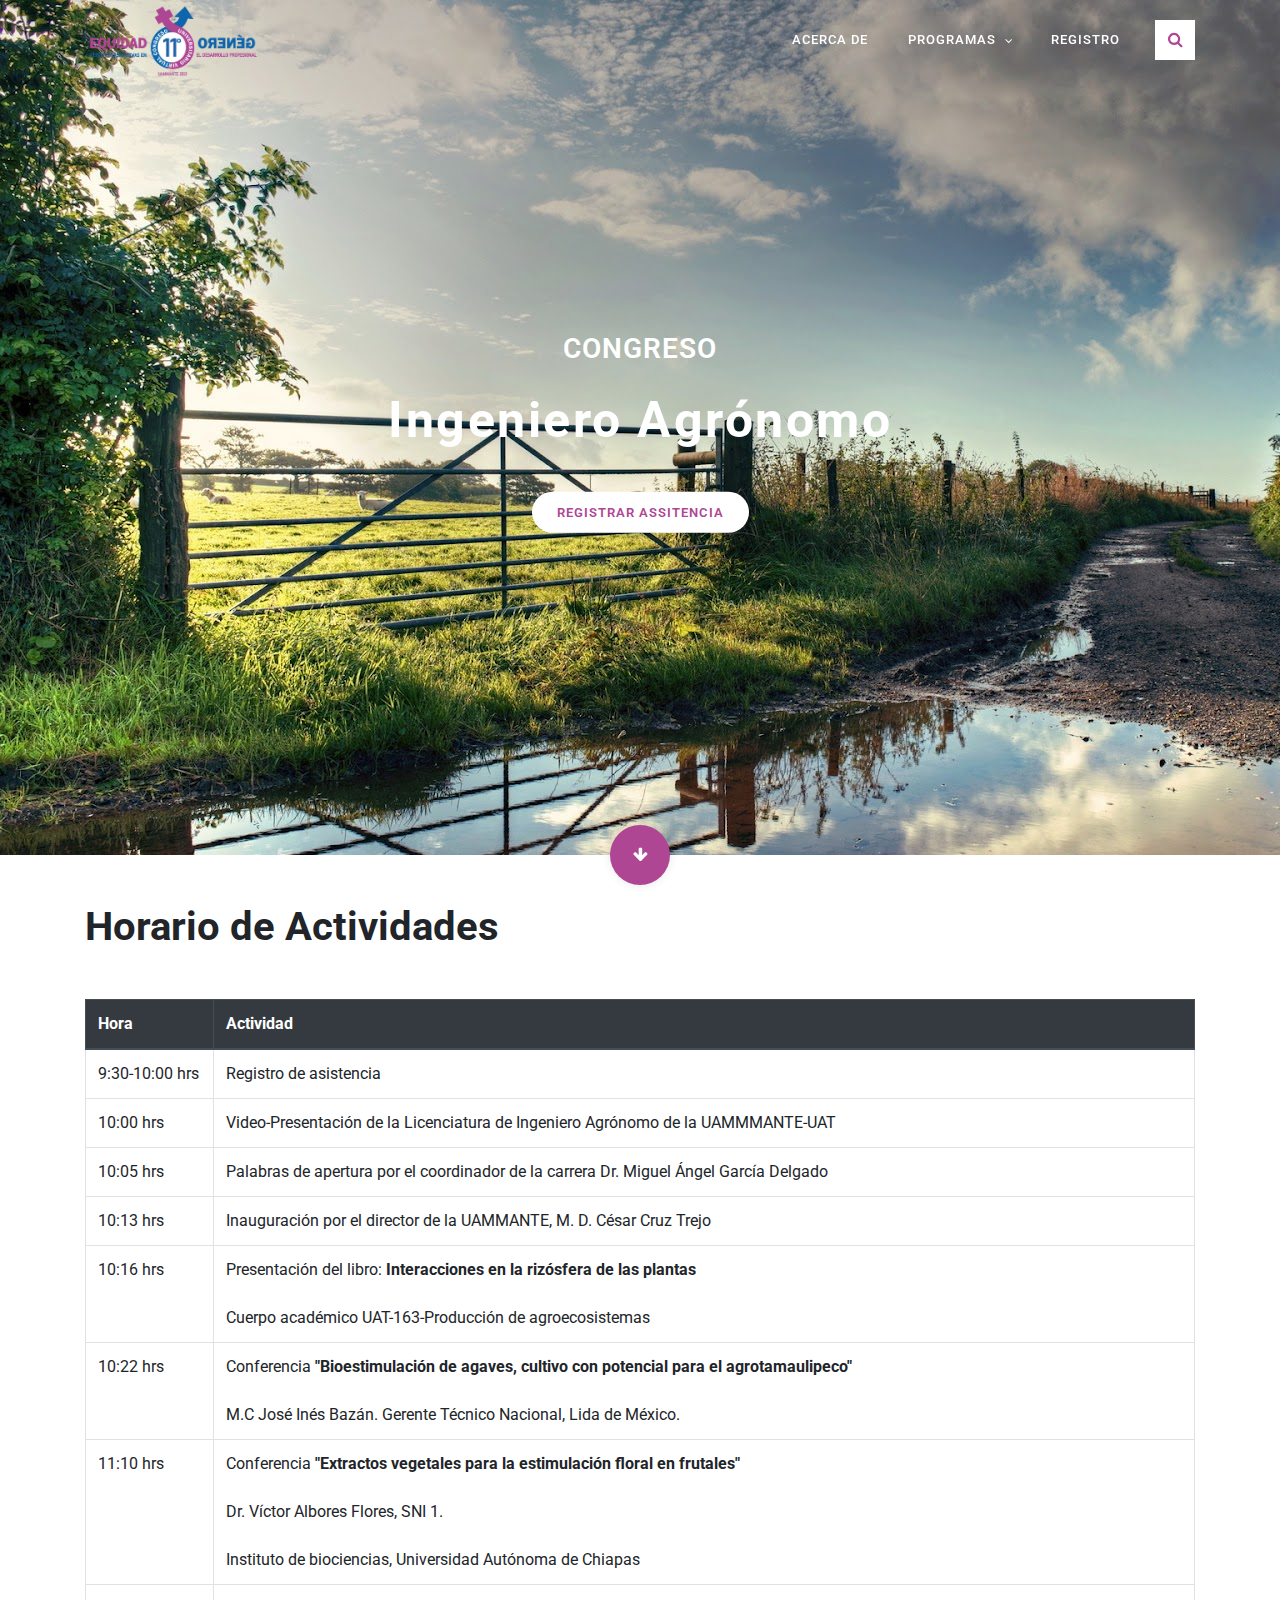
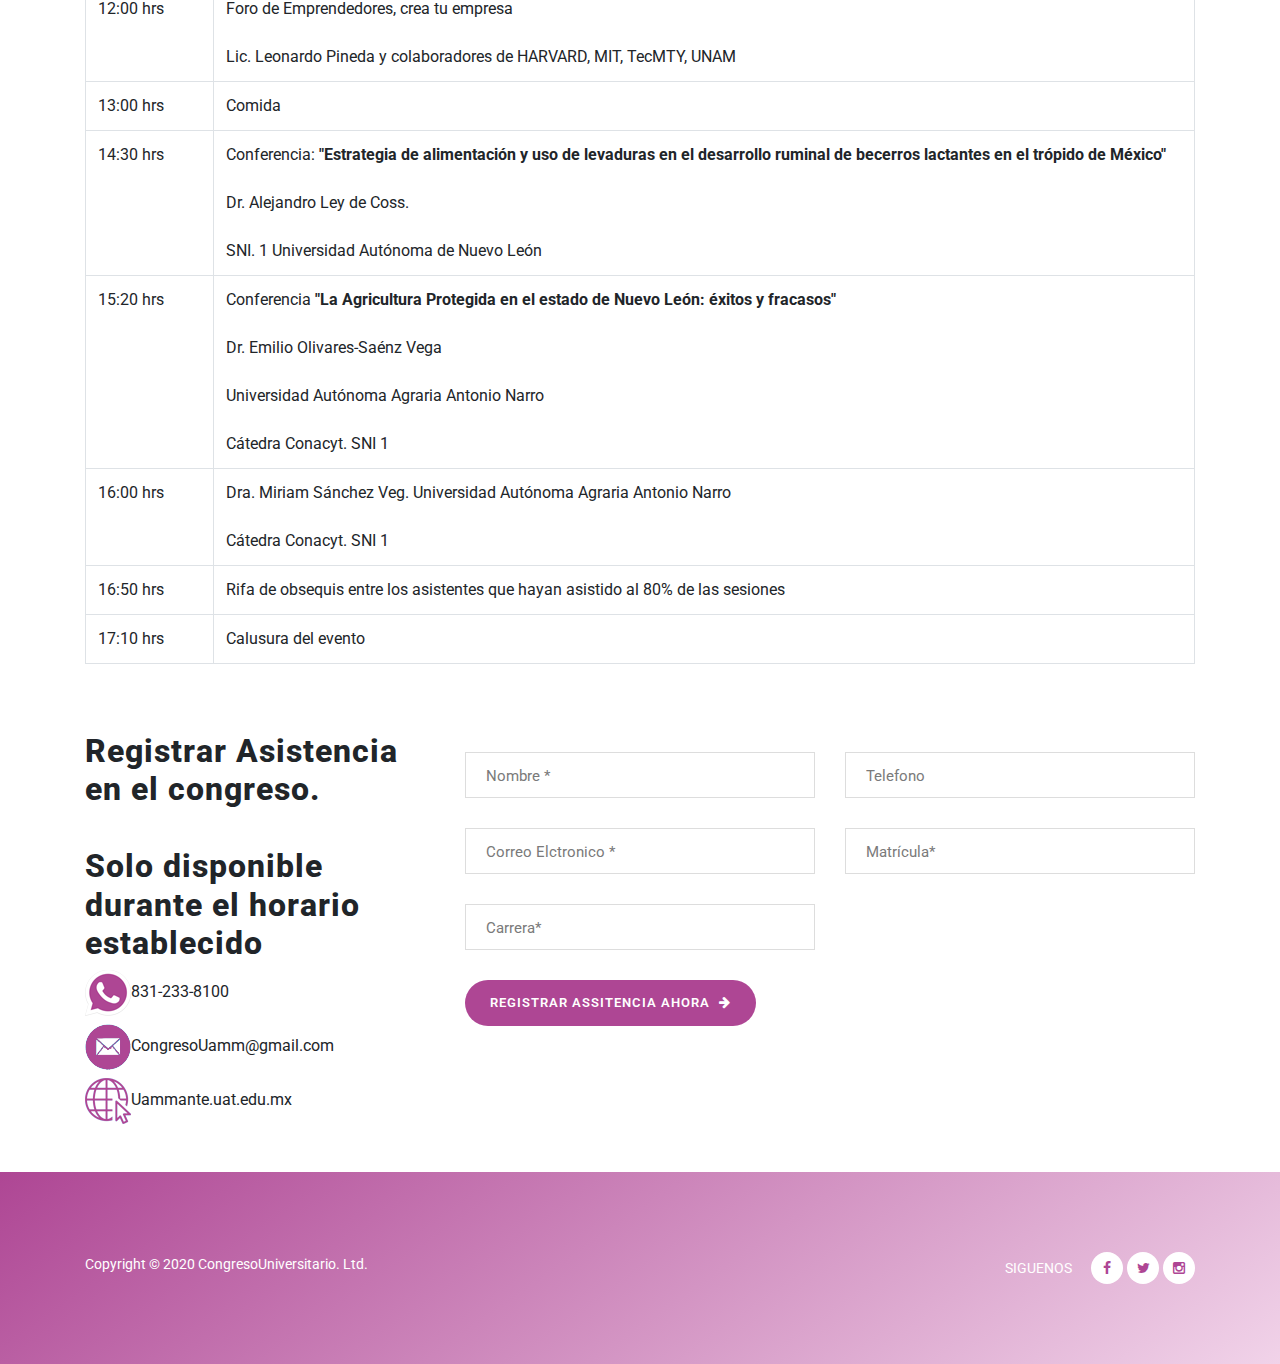
==== agronomos.html @ ddf9e932 "First Commit" ====
<!DOCTYPE html>
<html lang="en">
  <head>
    <meta charset="UTF-8" />
    <meta http-equiv="X-UA-Compatible" content="IE=edge" />
    <meta name="viewport" content="width=device-width, initial-scale=1.0" />

    <link
      rel="stylesheet"
      type="text/css"
      href="assets/css/bootstrap.min.css"
    />

    <link rel="stylesheet" type="text/css" href="assets/css/font-awesome.css" />

    <link rel="stylesheet" href="assets/css/templatemo-breezed.css" />

    <link rel="stylesheet" href="assets/css/owl-carousel.css" />

    <link rel="stylesheet" href="assets/css/lightbox.css" />

    <link rel="icon" href="assets/images/Logo.ico" />

    <link rel="stylesheet" href="assets/css/stylesUamm.css" />

    <title>Sistemas</title>
  </head>
  <body>
    <!-- ***** Header Area Start ***** -->
    <header class="header-area header-sticky">
      <div class="container">
        <div class="row">
          <div class="col-12">
            <nav class="main-nav">
              <!-- ***** Logo Start ***** -->
              <a href="index.html" class="logo">
                <img src="assets/images/Congreso.png" style="height: 75px" />
              </a>
              <!-- ***** Logo End ***** -->
              <!-- ***** Menu Start ***** -->
              <ul class="nav">
                <li class="scroll-to-section">
                  <a href="#about">Acerca De</a>
                </li>

                <li class="submenu">
                  <a href="javascript:;">Programas</a>
                  <ul>
                    <li><a href="agronomos.html">Agronomos</a></li>
                    <li><a href="sistemas.html">Sistemas Computacionales</a></li>
                    <li><a href="">Bioquimicos</a></li>
                    <li><a href="">Contador Publico</a></li>
                    <li><a href="">Enfermeria</a></li>
                    <li><a href="">Nutricion</a></li>
                  </ul>
                </li>

                <li class="scroll-to-section">
                  <a href="#contact-us">Registro </a>
                </li>
                <div class="search-icon">
                  <a href="#search"><i class="fa fa-search"></i></a>
                </div>
              </ul>
              <a class="menu-trigger">
                <span>Menu</span>
              </a>
              <!-- ***** Menu End ***** -->
            </nav>
          </div>
        </div>
      </div>
    </header>
    <!-- ***** Header Area End ***** -->

    <div class="main-banner header-text" id="top">
      <div class="Modern-Slider">
        <!-- Item -->
        <div class="item">
          <div class="img-fill">
            <img src="assets/images/Agronomo.jpg" alt="">
            <div class="text-content">
              <h3>Congreso</h3>
              <h5 id="activityName">Ingeniero Agrónomo</h5>
              <a href="#registerAsistence" class="main-filled-button">Registrar Assitencia</a>
            </div>
          </div>
        </div>
        <!-- // Item -->
      </div>
    </div>
    <div class="scroll-down scroll-to-section">
      <a href="#horario"><i class="fa fa-arrow-down"></i></a>
    </div>
    <!-- ***** Main Banner Area End ***** -->

    <section class="mt-5 container" id="horario">
      <h1 class="font-weight-bolder">Horario de Actividades</h1>
      <table class="table table-hover table-bordered mt-5">
        <thead class="thead-dark">
          <tr>
            <th scope="col-md-2">Hora</th>
            <th scope="col-md-10">Actividad</th>
          </tr>
        </thead>
        <tbody class="table-hover">
          <tr>
            <td id="registerHour">9:30-10:00 hrs</td>
            <td>Registro de asistencia</td>
          </tr>
          <tr>
            <td>10:00 hrs</td>
            <td>
              Video-Presentación de la Licenciatura de Ingeniero Agrónomo de la UAMMMANTE-UAT
            </td>
          </tr>
          <tr>
            <td>10:05 hrs</td>
            <td>
             Palabras de apertura por el coordinador de la carrera Dr. Miguel Ángel García Delgado
            </td>
          </tr>
          <tr>
            <td>10:13 hrs</td>
            <td>
              Inauguración por el director de la UAMMANTE, M. D. César Cruz Trejo
            </td>
          </tr>
          <tr>
            <td>10:16 hrs</td>
            <td>Presentación del libro: <strong> Interacciones en la rizósfera de las plantas </strong> <br> <br> Cuerpo académico UAT-163-Producción de agroecosistemas</td>
          </tr>
          <tr>
            <td>10:22 hrs</td>
            <td>
              Conferencia <strong>"Bioestimulación de agaves, cultivo con potencial para el agrotamaulipeco"</strong> <br />
              <br />
              M.C José Inés Bazán. Gerente Técnico Nacional, Lida de México.
            </td>
          </tr>
          <tr>
            <td>11:10 hrs</td>
            <td>Conferencia <strong>"Extractos vegetales para la estimulación floral en frutales"</strong> <br> <br> Dr. Víctor Albores Flores, SNI 1. <br> <br> Instituto de biociencias, Universidad Autónoma de Chiapas</td>
          </tr>
          <tr>
            <td>12:00 hrs</td>
            <td>
              Foro de Emprendedores, crea tu empresa <br />
              <br />
              Lic. Leonardo Pineda y colaboradores de HARVARD, MIT, TecMTY, UNAM <br />              
            </td>
          </tr>
          <tr>
            <td>13:00 hrs</td>
            <td>Comida</td>
          </tr>
          <tr>
            <td>14:30 hrs</td>
            <td>Conferencia: <strong>"Estrategia de alimentación y uso de levaduras en el desarrollo ruminal de becerros lactantes en el trópido de México"</strong> <br> <br> Dr. Alejandro Ley de Coss. <br> <br> SNI. 1 Universidad Autónoma de Nuevo León</td>
          </tr>
          <tr>
            <td>15:20 hrs</td>
            <td>
             Conferencia <strong>"La Agricultura Protegida en el estado de Nuevo León: éxitos y fracasos"</strong> <br> <br> Dr. Emilio Olivares-Saénz Vega <br> <br> Universidad Autónoma Agraria Antonio Narro <br> <br> Cátedra Conacyt. SNI 1
            </td>
          </tr>
          <tr>
            <td>16:00 hrs</td>
            <td>
              Dra. Miriam Sánchez Veg. Universidad Autónoma Agraria Antonio Narro <br> <br> Cátedra Conacyt. SNI 1
            </td>
          </tr>
          <tr>
              <td>16:50 hrs</td>
              <td>Rifa de obsequis entre los asistentes que hayan asistido al 80% de las sesiones</td>
          </tr>
          <tr>
            <td>17:10 hrs</td>
            <td>Calusura del evento</td>
        </tr>        
        </tbody>
      </table>
    </section>

     <!-- ***** Register Area Starts ***** -->
     <section class="section mt-5" id="registerAsistence">
        <div class="container">
            <div class="row">
                <div class="col-lg-4 col-md-4 col-xs-12">
                    <div class="left-text-content">
                        <div class="section-heading">                            
                            <h2>Registrar Asistencia en el congreso. <br> <br> Solo disponible durante el horario establecido</h2>
                        </div>
                        <ul class="contact-info mt-2">
                            <li class="mt-2"><img src="assets/images/telefono.png" alt="">831-233-8100</li>
                            <li class="mt-2"><img src="assets/images/correo.png" alt="">CongresoUamm@gmail.com</li>
                            <li class="mt-2"><img src="assets/images/Internet.png" alt="">Uammante.uat.edu.mx</li>
                        </ul>
                    </div>
                </div>
                <div class="col-lg-8 col-md-8 col-xs-12">
                    <div class="contact-form">
                        <form id="contact" onsubmit="StudentRegister()">
                          <div class="row">
                            <div class="col-md-6 col-sm-12">
                              <fieldset>
                                <input name="name" type="text" id="name" placeholder="Nombre *" required="">
                              </fieldset>
                            </div>
                            <div class="col-md-6 col-sm-12">
                              <fieldset>
                                <input name="phone" type="text" id="phone" placeholder="Telefono" required="">
                              </fieldset>
                            </div>
                            <div class="col-md-6 col-sm-12">
                              <fieldset>
                                <input name="email" type="email" id="email" placeholder="Correo Elctronico *" required="">
                              </fieldset>
                            </div>
                            <div class="col-md-6 col-sm-12">
                              <fieldset>
                                <input name="studentNumber" type="text" id="studentNumber" placeholder="Matrícula*">
                              </fieldset>
                            </div>     
                            <div class="col-md-6 col-sm-12">
                                <fieldset>
                                  <input name="studentNumber" type="text" id="career" placeholder="Carrera*">
                                </fieldset>
                              </div>                           
                            <div class="col-lg-12">
                              <fieldset>
                                <button type="submit" id="registerButton" class="main-button-icon">Registrar Assitencia Ahora <i class="fa fa-arrow-right"></i></button>
                              </fieldset>
                            </div>
                          </div>
                        </form>
                        <div id="alertPrompt"></div>
                    </div>
                </div>
            </div>
        </div>
    </section>
    <!-- ***** Register Us Area Ends ***** -->

    <!-- ***** Footer Start ***** -->
    <footer class="mt-5">
        <div class="container">
            <div class="row">
                <div class="col-lg-6 col-xs-12">
                    <div class="left-text-content">
                        <p>Copyright &copy; 2020 CongresoUniversitario. Ltd. 
                        
                        
                    </div>
                </div>
                <div class="col-lg-6 col-xs-12">
                    <div class="right-text-content">
                            <ul class="social-icons">
                                <li><p>SIGUENOS</p></li>
                                <li><a rel="nofollow" href="https://www.facebook.com/UAT.UAMMante/"><i class="fa fa-facebook"></i></a></li>
                                <li><a rel="nofollow" href="https://twitter.com/UamManteUat"><i class="fa fa-twitter"></i></a></li>
                                <li><a rel="nofollow" href="https://www.instagram.com/uammante/"><i class="fa fa-instagram"></i></a></li>
                                
                            </ul>
                    </div>
                </div>
            </div>
        </div>
    </footer>
    
    <!--BackEndScript-->
    <script src="./ScriptsBackEnd/RegisterScritp.js"></script>

    <!-- jQuery -->
    <script src="assets/js/jquery-2.1.0.min.js"></script>

    <!-- Bootstrap -->
    <script src="assets/js/popper.js"></script>
    <script src="assets/js/bootstrap.min.js"></script>

    <!-- Plugins -->
    <script src="assets/js/owl-carousel.js"></script>
    <script src="assets/js/scrollreveal.min.js"></script>
    <script src="assets/js/waypoints.min.js"></script>
    <script src="assets/js/jquery.counterup.min.js"></script>
    <script src="assets/js/imgfix.min.js"></script>
    <script src="assets/js/slick.js"></script>
    <script src="assets/js/lightbox.js"></script>
    <script src="assets/js/isotope.js"></script>

    <!-- Global Init -->
    <script src="assets/js/custom.js"></script>

    <script>
      $(function () {
        var selectedClass = "";
        $("p").click(function () {
          selectedClass = $(this).attr("data-rel");
          $("#portfolio").fadeTo(50, 0.1);
          $("#portfolio div")
            .not("." + selectedClass)
            .fadeOut();
          setTimeout(function () {
            $("." + selectedClass).fadeIn();
            $("#portfolio").fadeTo(50, 1);
          }, 500);
        });
      });
    </script>
  </body>
</html>
---- assets/css/templatemo-breezed.css ----
/*

Breezed Template

https://templatemo.com/tm-543-breezed

*/

/* ---------------------------------------------
Table of contents
------------------------------------------------
01. font & reset css
02. reset
03. global styles
04. header
05. banner
06. features
07. testimonials
08. contact
09. footer
10. preloader
11. search
12. portfolio

--------------------------------------------- */
/* 
---------------------------------------------
font & reset css
--------------------------------------------- 
*/
@import url("https://fonts.googleapis.com/css?family=Poppins:100,200,300,400,500,600,700,800,900");
/* 
---------------------------------------------
reset
--------------------------------------------- 
*/
html, body, div, span, applet, object, iframe, h1, h2, h3, h4, h5, h6, p, blockquote, div
pre, a, abbr, acronym, address, big, cite, code, del, dfn, em, font, img, ins, kbd, q,
s, samp, small, strike, strong, sub, sup, tt, var, b, u, i, center, dl, dt, dd, ol, ul, li,
figure, header, nav, section, article, aside, footer, figcaption {
  margin: 0;
  padding: 0;
  border: 0;
  outline: 0;
}

.clearfix:after {
  content: ".";
  display: block;
  clear: both;
  visibility: hidden;
  line-height: 0;
  height: 0;
}

.clearfix {
  display: inline-block;
}

html[xmlns] .clearfix {
  display: block;
}

* html .clearfix {
  height: 1%;
}

ul, li {
  padding: 0;
  margin: 0;
  list-style: none;
}

header, nav, section, article, aside, footer, hgroup {
  display: block;
}

* {
  box-sizing: border-box;
}

html, body {
  font-family: 'Raleway', sans-serif;
  font-weight: 400;
  background-color: #fff;
  font-size: 16px;
  -ms-text-size-adjust: 100%;
  -webkit-font-smoothing: antialiased;
  -moz-osx-font-smoothing: grayscale;
}

a {
  text-decoration: none !important;
}

h1, h2, h3, h4, h5, h6 {
  margin-top: 0px;
  margin-bottom: 0px;
}

ul {
  margin-bottom: 0px;
}

p {
  font-size: 14px;
  line-height: 25px;
  color: #777;
}

/* 
---------------------------------------------
global styles
--------------------------------------------- 
*/
html,
body {
  background: #fff;
  font-family: 'Raleway', sans-serif;
}

::selection {
  background: #e1aff0;
  color: #fff;
}

::-moz-selection {
  background: #e1aff0;
  color: #fff;
}

@media (max-width: 991px) {
  html, body {
    overflow-x: hidden;
  }
  .mobile-top-fix {
    margin-top: 30px;
    margin-bottom: 0px;
  }
  .mobile-bottom-fix {
    margin-bottom: 30px;
  }
  .mobile-bottom-fix-big {
    margin-bottom: 60px;
  }
}

a.main-stroked-button {
  font-size: 13px;
  border-radius: 25px;
  padding: 11px 25px;
  background-color: transparent;
  border: 2px solid #fff;
  text-transform: uppercase;
  color: #fff;
  font-weight: 600;
  letter-spacing: 1px;
  -webkit-transition: all 0.3s ease 0s;
  -moz-transition: all 0.3s ease 0s;
  -o-transition: all 0.3s ease 0s;
  transition: all 0.3s ease 0s;
}

a.main-stroked-button:hover {
  background-color: #fff;
  color: #ae4694;
}

a.main-filled-button {
  font-size: 13px;
  border-radius: 25px;
  padding: 13px 25px;
  background-color: #fff;
  text-transform: uppercase;
  color: #ae4694;
  font-weight: 600;
  letter-spacing: 1px;
  -webkit-transition: all 0.3s ease 0s;
  -moz-transition: all 0.3s ease 0s;
  -o-transition: all 0.3s ease 0s;
  transition: all 0.3s ease 0s;
}

a.main-filled-button:hover {
  color: #fff;
  background-color: #ae4694;
}

a.main-button-icon {
  font-size: 13px;
  border-radius: 25px;
  padding: 13px 25px;
  background-color: #ae4694;
  text-transform: uppercase;
  color: #fff;
  font-weight: 600;
  letter-spacing: 1px;
  -webkit-transition: all 0.3s ease 0s;
  -moz-transition: all 0.3s ease 0s;
  -o-transition: all 0.3s ease 0s;
  transition: all 0.3s ease 0s;
}

a.main-button-icon i {
  margin-left: 5px;
  -webkit-transition: all 0.3s ease-in-out 0s;
  -moz-transition: all 0.3s ease-in-out 0s;
  -o-transition: all 0.3s ease-in-out 0s;
  transition: all 0.3s ease-in-out 0s;
}

a.main-button-icon:hover i {
  padding-left: 5px;
}

button.main-button {
  outline: none;
  border: none;
  cursor: pointer;
  font-size: 13px;
  border-radius: 25px;
  padding: 10px 25px;
  background-color: #fff;
  text-transform: uppercase;
  color: #ae4694;
  font-weight: 600;
  letter-spacing: 1px;
  -webkit-transition: all 0.3s ease 0s;
  -moz-transition: all 0.3s ease 0s;
  -o-transition: all 0.3s ease 0s;
  transition: all 0.3s ease 0s;
}

button.main-button:hover {
  color: #fff;
  background-color: #ae4694;
}

button.main-button-icon {
  border: none;
  outline: none;
  font-size: 13px;
  border-radius: 25px;
  padding: 13px 25px;
  background-color: #ae4694;
  text-transform: uppercase;
  color: #fff;
  font-weight: 600;
  letter-spacing: 1px;
  -webkit-transition: all 0.3s ease 0s;
  -moz-transition: all 0.3s ease 0s;
  -o-transition: all 0.3s ease 0s;
  transition: all 0.3s ease 0s;
}

button.main-button-icon i {
  margin-left: 5px;
  -webkit-transition: all 0.3s ease-in-out 0s;
  -moz-transition: all 0.3s ease-in-out 0s;
  -o-transition: all 0.3s ease-in-out 0s;
  transition: all 0.3s ease-in-out 0s;
}

button.main-button-icon:hover i {
  padding-left: 5px;
}

a.text-button-icon {
  text-transform: uppercase;
  color: #1e1e1e;
  font-size: 13px;
  font-weight: 600;
  letter-spacing: 1px;
  -webkit-transition: all 0.3s ease 0s;
  -moz-transition: all 0.3s ease 0s;
  -o-transition: all 0.3s ease 0s;
  transition: all 0.3s ease 0s;
}

a.text-button-icon i {
  margin-left: 5px;
  -webkit-transition: all 0.3s ease-in-out 0s;
  -moz-transition: all 0.3s ease-in-out 0s;
  -o-transition: all 0.3s ease-in-out 0s;
  transition: all 0.3s ease-in-out 0s;
}

a.text-button-icon:hover {
  color: #5fb759;
}

a.text-button-icon:hover i {
  padding-left: 5px;
}


.section-heading h6 {
  font-size: 15px;
  font-weight: 500;
  text-transform: uppercase;
  letter-spacing: 0.25px;
  margin-top: 0px;
  margin-bottom: 0px;
}

.section-heading h2 {
  font-size: 32px;
  font-weight: 800;
  letter-spacing: 1px;
  margin-top: 20px;
  margin-bottom: 0px;
}


/* 
---------------------------------------------
header
--------------------------------------------- 
*/

.background-header {
  background-color: #fff;
  height: 80px!important;
  position: fixed!important;
  top: 0px;
  left: 0px;
  right: 0px;
  box-shadow: 0px 0px 10px rgba(0,0,0,0.15)!important;
}

.background-header .logo,
.background-header .main-nav .nav li a {
  color: #1e1e1e!important;
}

.background-header .main-nav .nav li:hover a {
  color: #5fb759!important;
}

.background-header .nav li a.active {
  color: #5fb759!important;
}

.header-area {
  position: absolute;
  top: 0px;
  left: 0px;
  right: 0px;
  z-index: 100;
  height: 100px;
  -webkit-transition: all .5s ease 0s;
  -moz-transition: all .5s ease 0s;
  -o-transition: all .5s ease 0s;
  transition: all .5s ease 0s;
}

.header-area .main-nav {
  min-height: 80px;
  background: transparent;
}

.header-area .main-nav .logo {
  line-height: 80px;
  color: #fff;
  font-size: 28px;
  font-weight: 700;
  text-transform: uppercase;
  letter-spacing: 2px;
  float: left;
  -webkit-transition: all 0.3s ease 0s;
  -moz-transition: all 0.3s ease 0s;
  -o-transition: all 0.3s ease 0s;
  transition: all 0.3s ease 0s;
}


.header-area .main-nav .nav {
  float: right;
  margin-top: 27px;
  margin-right: 0px;
  background-color: transparent;
  -webkit-transition: all 0.3s ease 0s;
  -moz-transition: all 0.3s ease 0s;
  -o-transition: all 0.3s ease 0s;
  transition: all 0.3s ease 0s;
  position: relative;
  z-index: 999;
}

.header-area .main-nav .nav li {
  padding-left: 20px;
  padding-right: 20px;
}

.header-area .main-nav .nav .search-icon {
  float: right;
  margin-left: 15px;
}

.header-area .main-nav .nav .search-icon a {
  background-color: #fff;
  color: #ae4694;
  width: 40px;
  height: 40px;
  display: inline-block;
  text-align: center;
  line-height: 40px;
}

@media (max-width: 767px) {
  .header-area .main-nav .nav .search-icon {
    float: none;
    text-align: center;
    width: 100%;
    background-color: #fff;
    margin-left: 0px;
  }
}

.header-area .main-nav .nav .search-icon a:hover {
  opacity: 1;
  color: #e780ce!important;
}

.header-area .main-nav .nav li a {
  display: block;
  font-weight: 500;
  font-size: 13px;
  color: #7a7a7a;
  text-transform: uppercase;
  -webkit-transition: all 0.3s ease 0s;
  -moz-transition: all 0.3s ease 0s;
  -o-transition: all 0.3s ease 0s;
  transition: all 0.3s ease 0s;
  height: 40px;
  line-height: 40px;
  border: transparent;
  letter-spacing: 1px;
}

.header-area .main-nav .nav li a {
  color: #fff;
}

.header-area .main-nav .nav li:hover a,
.header-area .main-nav .nav li a.active {
  color: #fff!important;
  opacity: 0.5;
}

.background-header .main-nav .nav li:hover a,
.background-header .main-nav .nav li a.active {
  color: #ae4694!important;
  opacity: 1;
}

.header-area .main-nav .nav li.submenu {
  position: relative;
  padding-right: 35px;
}

.header-area .main-nav .nav li.submenu:after {
  font-family: FontAwesome;
  content: "\f107";
  font-size: 12px;
  color: #fff;
  position: absolute;
  right: 18px;
  top: 12px;
}

.background-header .main-nav .nav li.submenu:after {
  color: #7a7a7a;
}

.header-area .main-nav .nav li.submenu ul {
  position: absolute;
  width: 200px;
  box-shadow: 0 2px 28px 0 rgba(0, 0, 0, 0.06);
  overflow: hidden;
  top: 40px;
  opacity: 0;
  transform: translateY(+2em);
  visibility: hidden;
  z-index: -1;
  transition: all 0.3s ease-in-out 0s, visibility 0s linear 0.3s, z-index 0s linear 0.01s;
}

.header-area .main-nav .nav li.submenu ul li {
  margin-left: 0px;
  padding-left: 0px;
  padding-right: 0px;
}

.header-area .main-nav .nav li.submenu ul li a {
  opacity: 1;
  display: block;
  background: #fff;
  color: #7a7a7a!important;
  padding-left: 20px;
  height: 40px;
  line-height: 40px;
  -webkit-transition: all 0.3s ease 0s;
  -moz-transition: all 0.3s ease 0s;
  -o-transition: all 0.3s ease 0s;
  transition: all 0.3s ease 0s;
  position: relative;
  font-size: 13px;
  border-bottom: 1px solid #f5f5f5;
}

.header-area .main-nav .nav li.submenu ul li a:hover {
  background: #fff;
  color: #ae4694!important;
  padding-left: 25px;
}

.header-area .main-nav .nav li.submenu ul li a:hover:before {
  width: 3px;
}

.header-area .main-nav .nav li.submenu:hover ul {
  visibility: visible;
  opacity: 1;
  z-index: 1;
  transform: translateY(0%);
  transition-delay: 0s, 0s, 0.3s;
}

.header-area .main-nav .menu-trigger {
  cursor: pointer;
  display: block;
  position: absolute;
  top: 23px;
  width: 32px;
  height: 40px;
  text-indent: -9999em;
  z-index: 99;
  right: 40px;
  display: none;
}

.header-area .main-nav .menu-trigger span,
.header-area .main-nav .menu-trigger span:before,
.header-area .main-nav .menu-trigger span:after {
  -moz-transition: all 0.4s;
  -o-transition: all 0.4s;
  -webkit-transition: all 0.4s;
  transition: all 0.4s;
  background-color: #1e1e1e;
  display: block;
  position: absolute;
  width: 30px;
  height: 2px;
  left: 0;
}

.background-header .main-nav .menu-trigger span,
.background-header .main-nav .menu-trigger span:before,
.background-header .main-nav .menu-trigger span:after {
  background-color: #1e1e1e;
}

.header-area .main-nav .menu-trigger span:before,
.header-area .main-nav .menu-trigger span:after {
  -moz-transition: all 0.4s;
  -o-transition: all 0.4s;
  -webkit-transition: all 0.4s;
  transition: all 0.4s;
  background-color: #1e1e1e;
  display: block;
  position: absolute;
  width: 30px;
  height: 2px;
  left: 0;
  width: 75%;
}

.background-header .main-nav .menu-trigger span:before,
.background-header .main-nav .menu-trigger span:after {
  background-color: #1e1e1e;
}

.header-area .main-nav .menu-trigger span:before,
.header-area .main-nav .menu-trigger span:after {
  content: "";
}

.header-area .main-nav .menu-trigger span {
  top: 16px;
}

.header-area .main-nav .menu-trigger span:before {
  -moz-transform-origin: 33% 100%;
  -ms-transform-origin: 33% 100%;
  -webkit-transform-origin: 33% 100%;
  transform-origin: 33% 100%;
  top: -10px;
  z-index: 10;
}

.header-area .main-nav .menu-trigger span:after {
  -moz-transform-origin: 33% 0;
  -ms-transform-origin: 33% 0;
  -webkit-transform-origin: 33% 0;
  transform-origin: 33% 0;
  top: 10px;
}

.header-area .main-nav .menu-trigger.active span,
.header-area .main-nav .menu-trigger.active span:before,
.header-area .main-nav .menu-trigger.active span:after {
  background-color: transparent;
  width: 100%;
}

.header-area .main-nav .menu-trigger.active span:before {
  -moz-transform: translateY(6px) translateX(1px) rotate(45deg);
  -ms-transform: translateY(6px) translateX(1px) rotate(45deg);
  -webkit-transform: translateY(6px) translateX(1px) rotate(45deg);
  transform: translateY(6px) translateX(1px) rotate(45deg);
  background-color: #1e1e1e;
}

.background-header .main-nav .menu-trigger.active span:before {
  background-color: #1e1e1e;
}

.header-area .main-nav .menu-trigger.active span:after {
  -moz-transform: translateY(-6px) translateX(1px) rotate(-45deg);
  -ms-transform: translateY(-6px) translateX(1px) rotate(-45deg);
  -webkit-transform: translateY(-6px) translateX(1px) rotate(-45deg);
  transform: translateY(-6px) translateX(1px) rotate(-45deg);
  background-color: #1e1e1e;
}

.background-header .main-nav .menu-trigger.active span:after {
  background-color: #1e1e1e;
}

.header-area.header-sticky {
  min-height: 80px;
}

.header-area.header-sticky .nav {
  margin-top: 20px !important;
}

.header-area.header-sticky .nav li a.active {
  color: #5fb759;
}

@media (max-width: 1200px) {
  .header-area .main-nav .nav li {
    padding-left: 12px;
    padding-right: 12px;
  }
  .header-area .main-nav:before {
    display: none;
  }
}

@media (max-width: 767px) {
  .header-area .main-nav .logo {
    color: #1e1e1e;
  }
  .header-area.header-sticky .nav li a:hover,
  .header-area.header-sticky .nav li a.active {
    color: #5fb759!important;
    opacity: 1;
  }
  .header-area.header-sticky .nav li.search-icon a {
    width: 100%;
  }
  .header-area {
    background-color: #f7f7f7;
    padding: 0px 15px;
    height: 80px;
    box-shadow: none;
    text-align: center;
  }
  .header-area .container {
    padding: 0px;
  }
  .header-area .logo {
    margin-left: 30px;
  }
  .header-area .menu-trigger {
    display: block !important;
  }
  .header-area .main-nav {
    overflow: hidden;
  }
  .header-area .main-nav .nav {
    float: none;
    width: 100%;
    display: none;
    -webkit-transition: all 0s ease 0s;
    -moz-transition: all 0s ease 0s;
    -o-transition: all 0s ease 0s;
    transition: all 0s ease 0s;
    margin-left: 0px;
  }
  .header-area .main-nav .nav li:first-child {
    border-top: 1px solid #eee;
  }
  .header-area.header-sticky .nav {
    margin-top: 80px !important;
  }
  .header-area .main-nav .nav li {
    width: 100%;
    background: #fff;
    border-bottom: 1px solid #eee;
    padding-left: 0px !important;
    padding-right: 0px !important;
  }
  .header-area .main-nav .nav li a {
    height: 50px !important;
    line-height: 50px !important;
    padding: 0px !important;
    border: none !important;
    background: #f7f7f7 !important;
    color: #191a20 !important;
  }
  .header-area .main-nav .nav li a:hover {
    background: #eee !important;
    color: #5fb759!important;
  }
  .header-area .main-nav .nav li.submenu ul {
    position: relative;
    visibility: inherit;
    opacity: 1;
    z-index: 1;
    transform: translateY(0%);
    transition-delay: 0s, 0s, 0.3s;
    top: 0px;
    width: 100%;
    box-shadow: none;
    height: 0px;
  }
  .header-area .main-nav .nav li.submenu ul li a {
    font-size: 12px;
    font-weight: 400;
  }
  .header-area .main-nav .nav li.submenu ul li a:hover:before {
    width: 0px;
  }
  .header-area .main-nav .nav li.submenu ul.active {
    height: auto !important;
  }
  .header-area .main-nav .nav li.submenu:after {
    color: #3B566E;
    right: 25px;
    font-size: 14px;
    top: 15px;
  }
  .header-area .main-nav .nav li.submenu:hover ul, .header-area .main-nav .nav li.submenu:focus ul {
    height: 0px;
  }
}

@media (min-width: 767px) {
  .header-area .main-nav .nav {
    display: flex !important;
  }
}


/* 
---------------------------------------------
banner
--------------------------------------------- 
*/
/* ==== Main CSS === */
.img-fill{
  width: 100%;
  display: block;
  overflow: hidden;
  position: relative;
  text-align: center
}

.img-fill img {
  min-height: 100%;
  min-width: 100%;
  position: relative;
  display: inline-block;
  max-width: none;
}

*,
*:before,
*:after {
  -webkit-box-sizing: border-box;
  box-sizing: border-box;
  -webkit-font-smoothing: antialiased;
  -moz-osx-font-smoothing: grayscale;
}

.Grid1k {
  padding: 0 15px;
  max-width: 1200px;
  margin: auto;
}

.blocks-box,
.slick-slider {
  margin: 0;
  padding: 0!important;
}

.slick-slide {
  float: left /* If RTL Make This Right */ ;
  padding: 0;
}

/* ==== Slider Style === */
.Modern-Slider .item .img-fill{
  height:95vh;
  background:#000;
}

.Modern-Slider .item .info > div{
  display:inline-block!important;
  vertical-align:middle;
}

.Modern-Slider .NextArrow{
  position:absolute;
  top:50%;
  right:30px;
  border:0 none;
  background-color: transparent;
  text-align:center;
  font-size: 36px;
  font-family: 'FontAwesome';
  color:#FFF;
  z-index:5;
  outline: none;
}

.Modern-Slider .NextArrow:before{
  content:'\f105';
}

.Modern-Slider .PrevArrow {
  position:absolute;
  top:50%;
  left:30px;
  border:0 none;
  background-color: transparent;
  text-align:center;
  font-size: 36px;
  font-family: 'FontAwesome';
  color:#FFF;
  z-index:5;
  outline: none;
}

.Modern-Slider .PrevArrow:before{
  content:'\f104';
}

.scroll-down {
  position: absolute;
  left: 50%;
  margin-top: -30px;
  margin-left: -30px;
  z-index: 10;
}

.scroll-down a {
  display: inline-block;
  background-color: #ae4694;
  width: 60px;
  height: 60px;
  text-align: center;
  line-height: 60px;
  border-radius: 50%;
  color: #fff;
  box-shadow: 0px 0px 10px rgba(0,0,0,0.1);
}

ul.slick-dots {
  display: none!important;
}

.Modern-Slider .text-content {
  width: 80%;
  position: absolute;
  top: 50%;
  left: 50%;
  transform: translate(-50%, -50%);
}

.Modern-Slider .item h3 {
  margin-bottom: 25px;
  font-size: 28px;
  text-transform: uppercase;
  font-weight: 600;
  letter-spacing: 1px;
  color:#FFF;
  animation:fadeOutRight 1s both;
}

.Modern-Slider .item h5 {
  margin-bottom: 50px;
  font-size: 50px;
  font-weight: 702;
  letter-spacing: 2.5px;
  color:#FFF;
  overflow:hidden;
  animation:fadeOutLeft 1s both;
}

.Modern-Slider .item a {
  margin: 0 5px;
}

.Modern-Slider .item.slick-active h3{
  animation:fadeInDown 1s both 1s;
}

.Modern-Slider .item.slick-active h5{
  animation:fadeInLeft 1s both 1.5s;
}

.Modern-Slider .item.slick-active{
  animation:Slick-FastSwipeIn 1s both;
}

.Modern-Slider .buttons {
  position: relative;
}

.Modern-Slider {background:#000;}


/* ==== Slick Slider Css Ruls === */
.slick-slider{position:relative;display:block;-webkit-user-select:none;-moz-user-select:none;-ms-user-select:none;user-select:none;-webkit-touch-callout:none;-khtml-user-select:none;-ms-touch-action:pan-y;touch-action:pan-y;-webkit-tap-highlight-color:transparent}
.slick-list{position:relative;display:block;overflow:hidden;margin:0;padding:0}
.slick-list:focus{outline:none}.slick-list.dragging{cursor:hand}
.slick-slider .slick-track,.slick-slider .slick-list{-webkit-transform:translate3d(0,0,0);-ms-transform:translate3d(0,0,0);transform:translate3d(0,0,0)}
.slick-track{position:relative;top:0;left:0;display:block}
.slick-track:before,.slick-track:after{display:table;content:''}.slick-track:after{clear:both}
.slick-loading .slick-track{visibility:hidden}
.slick-slide{display:none;float:left /* If RTL Make This Right */ ;height:100%;min-height:1px}
.slick-slide.dragging img{pointer-events:none}
.slick-initialized .slick-slide{display:block}
.slick-loading .slick-slide{visibility:hidden}
.slick-vertical .slick-slide{display:block;height:auto;border:1px solid transparent}

/*
---------------------------------------------
about
---------------------------------------------
*/

#about {
  padding: 120px 0px 0px 0px;
  position: relative;
  z-index: 9;
}

#about .container {
  border-bottom: 5px solid #f7f7f7;
  padding-bottom: 80px;
}

#about .section-heading {
  margin-bottom: 10px;
}

#about .section-heading h6 {
  color: #ae4694;
}

#about .service-item {
  margin-top: 30px;
}

#about .service-item img {
  float: left;
  margin-right: 15px;
  width: 46px;
  height: 46px;
}

#about .service-item h4 {
  font-size: 15px;
  font-weight: 700;
  text-transform: uppercase;
  letter-spacing: 0.25px;
  line-height: 46px;
}

#about a.main-button-icon {
  display: inline-block;
  margin-top: 60px;
}

#about .right-text-content {
  margin-top: 40px;
}

#about .right-text-content p {
  font-size: 16px;
  line-height: 27px;
  color: #777;
}


/*
---------------------------------------------
features
---------------------------------------------
*/

#features {
  padding-top: 80px;
  padding-bottom: 70px;
}

#features .features-item {
  margin-bottom: 50px;
}

.features-item .features-icon {
  float: left;
}

#features .features-content {
  margin-left: 75px;
}

.features-item .features-content h4 {
  font-size: 15px;
  font-weight: 700;
  text-transform: uppercase;
  letter-spacing: 0.25px;
  margin-bottom: 15px;
}

.features-item .features-content p {
  margin-bottom: 15px;
}



/*
---------------------------------------------
subscribe
---------------------------------------------
*/

#subscribe {
  padding: 80px 0px;
  background-image: url(../images/slide-02.jpg);
  background-position: center center;
  background-repeat: no-repeat;
  background-size: cover;
}

#subscribe .section-heading {
  text-align: center;
  color: #fff;
  margin-bottom: 25px;
}

#subscribe p {
  text-align: center;
  font-size: 16px;
  line-height: 27px;
  color: #fff;
  margin-bottom: 40px;
}

#subscribe input {
  width: 100%;
  height: 38px;
  border-radius: 19px;
  border: 1px solid #fff;
  background-color: transparent;
  padding: 0px 20px;
  font-size: 13px;
  color: #fff;
  outline: none;
}

.subscribe-form ::-webkit-input-placeholder { /* Edge */
  color: #fff;
}

.subscribe-form :-ms-input-placeholder { /* Internet Explorer 10-11 */
  color: #fff;
}

.subscribe-form ::placeholder {
  color: #fff;
}

@media (max-width: 767px) {
  #subscribe fieldset {
    text-align: center;
    margin-bottom: 20px;
  }
}

/*
--------------------------------------------
testimonials
--------------------------------------------
*/
#testimonials {
  margin-top: 120px;
  padding: 80px 0px;
  padding: 120px 0px;
  background-image: url(../images/nubes.jpg);
  background-position: center center;
  background-repeat: no-repeat;
  background-size: cover;
}
#testimonials .section-heading {
  text-align: center;
  color: #fff;
  margin-bottom: 60px;
}

#testimonials .item {
  position: relative;
  text-align: center;
}

#testimonials .item h4 {
  font-size: 17px;
  font-weight: 700;
  text-transform: uppercase;
  color: #fff;
  letter-spacing: 1px;
  margin-top: 22px;
  margin-bottom: 7px;
}


#testimonials .item span {
  color: #fff;
  font-weight: 500;
  font-size: 13px;
  text-transform: uppercase;
  letter-spacing: 0.5px;
}

#testimonials .item .member-thumb {
  position: relative;
}

#testimonials .item .hover-effect {
  cursor: pointer;
  position: absolute;
  top: 0;
  bottom: 0;
  width: 100%;
  background-color: rgba(0,0,0,0.95);
  opacity: 0;
  visibility: hidden;
  -webkit-transition: all 0.5s ease 0s;
  -moz-transition: all 0.5s ease 0s;
  -o-transition: all 0.5s ease 0s;
  transition: all 0.5s ease 0s;
}

#testimonials .item .hover-content {
  position: absolute;
  top: 50%;
  left: 50%;
  transform: translate(-50%, -50%);
  width: 100%;
}

#testimonials .item:hover .hover-effect {
  opacity: 1;
  visibility: visible;
}

#testimonials .item .hover-effect ul li {
  display: inline-block;
  margin: 0px 5px;
}

#testimonials .item .hover-effect ul li a {
  width: 32px;
  height: 32px;
  display: inline-block;
  text-align: center;
  line-height: 32px;
  font-size: 14px;
  background-color: #fff;
  border-radius: 50%;
  color: #ae4694;
  -webkit-transition: all 0.3s ease 0s;
  -moz-transition: all 0.3s ease 0s;
  -o-transition: all 0.3s ease 0s;
  transition: all 0.3s ease 0s;
}

#testimonials .item .hover-effect ul li a:hover {
  color: #fff;
  background-color: #ae4694;
}

#testimonials .owl-carousel {
  padding-bottom: 60px;
}

.owl-dots {
  position: absolute;
  left: 50%;
  transform: translateX(-50%);
  bottom: 0;
}

.owl-dots .owl-dot {
  outline: none;
  height: 10px;
}

.owl-dots .owl-dot span {
  width: 8px;
  height: 8px;
  background-color: #fff;
  border-radius: 50%;
  display: inline-block;
  margin: 0px 5px;
  outline: none;
  -webkit-transition: all 0.2s ease 0s;
  -moz-transition: all 0.2s ease 0s;
  -o-transition: all 0.2s ease 0s;
  transition: all 0.2s ease 0s;
}

.owl-dots .active span {
  width: 10px;
  height: 10px;
  margin-bottom: -1px;
}



/*
--------------------------------------------
agronomos
--------------------------------------------
*/
#agronomos {
  margin-top: 120px;
  padding: 80px 0px;
  padding: 120px 0px;
  background-image: url(../images/nubesia.jpg);
  background-position: center center;
  background-repeat: no-repeat;
  background-size: cover;
}
#agronomos .section-heading {
  text-align: center;
  color: #fff;
  margin-bottom: 60px;
}

#agronomos .item {
  position: relative;
  text-align: center;
}

#agronomos .item h4 {
  font-size: 17px;
  font-weight: 700;
  text-transform: uppercase;
  color: #fff;
  letter-spacing: 1px;
  margin-top: 22px;
  margin-bottom: 7px;
}

#agronomos .item h5 {
  font-size: 15px;
  font-weight: 700;
  text-transform: uppercase;
  color: #fff;
  letter-spacing: 1px;
  margin-top: 22px;
  margin-bottom: 7px;
}

#agronomos .item span {
  color: #fff;
  font-weight: 500;
  font-size: 13px;
  text-transform: uppercase;
  letter-spacing: 0.5px;
}

#agronomos .item .member-thumb {
  position: relative;
}

#agronomos .item .hover-effect {
  cursor: pointer;
  position: absolute;
  top: 0;
  bottom: 0;
  width: 100%;
  background-color: rgba(0,0,0,0.95);
  opacity: 0;
  visibility: hidden;
  -webkit-transition: all 0.5s ease 0s;
  -moz-transition: all 0.5s ease 0s;
  -o-transition: all 0.5s ease 0s;
  transition: all 0.5s ease 0s;
}

#agronomos .item .hover-content {
  position: absolute;
  top: 50%;
  left: 50%;
  transform: translate(-50%, -50%);
  width: 100%;
}

#agronomos .item:hover .hover-effect {
  opacity: 1;
  visibility: visible;
}

#agronomos .item .hover-effect ul li {
  display: inline-block;
  margin: 0px 5px;
}

#agronomos .item .hover-effect ul li a {
  width: 32px;
  height: 32px;
  display: inline-block;
  text-align: center;
  line-height: 32px;
  font-size: 14px;
  background-color: #fff;
  border-radius: 50%;
  color: #46ae54;
  -webkit-transition: all 0.3s ease 0s;
  -moz-transition: all 0.3s ease 0s;
  -o-transition: all 0.3s ease 0s;
  transition: all 0.3s ease 0s;
}

#agronomos .item .hover-effect ul li a:hover {
  color: #fff;
  background-color: #46ae5c;
}

#agronomos .owl-carousel {
  padding-bottom: 60px;
}

.owl-dots {
  position: absolute;
  left: 50%;
  transform: translateX(-50%);
  bottom: 0;
}

.owl-dots .owl-dot {
  outline: none;
  height: 10px;
}

.owl-dots .owl-dot span {
  width: 8px;
  height: 8px;
  background-color: #fff;
  border-radius: 50%;
  display: inline-block;
  margin: 0px 5px;
  outline: none;
  -webkit-transition: all 0.2s ease 0s;
  -moz-transition: all 0.2s ease 0s;
  -o-transition: all 0.2s ease 0s;
  transition: all 0.2s ease 0s;
}

.owl-dots .active span {
  width: 10px;
  height: 10px;
  margin-bottom: -1px;
}


/* 
---------------------------------------------
contact
--------------------------------------------- 
*/

#contact-us .section-heading {
  margin-bottom: 50px;
}

#contact-us .section-heading h6 {
  color: #ae4694;
}

#contact-us .left-text-content ul li {
  margin-bottom: 30px;
}

#contact-us .left-text-content ul li {
  font-size: 14px;
  font-weight: 600;
  letter-spacing: 0.5px;
}

#contact-us .left-text-content ul li img {
  margin-right: 15px;
}

#contact-us {
  padding: 120px 0px;
  background-image: url(../images/dotted-map-bg.png);
  background-position: center center;
  background-repeat: no-repeat;
}

#contact {
  margin-top: 40px;
}

.contact-form input,
.contact-form textarea {
  color: #7a7a7a;
  font-size: 15px;
  border: 1px solid #ddd;
  background-color: #fff;
  width: 100%;
  height: 46px;
  outline: none;
  padding-top: 3px;
  padding-left: 20px;
  padding-right: 20px;
  -webkit-appearance: none;
  -moz-appearance: none;
  appearance: none;
  margin-bottom: 30px;
}

.contact-form textarea {
  height: 150px;
  resize: none;
  padding: 20px;
}

.contact-form ::-webkit-input-placeholder { /* Edge */
  color: #7a7a7a;
}

.contact-form :-ms-input-placeholder { /* Internet Explorer 10-11 */
  color: #7a7a7a;
}

.contact-form ::placeholder {
  color: #7a7a7a;
}





/* 
---------------------------------------------
footer
--------------------------------------------- 
*/

footer {
  padding: 80px 0px;
  background: rgb(51,155,158);
  background: linear-gradient(145deg, rgb(174, 70, 148) 0%, rgba(241,211,233,1) 100%);
}

footer .left-text-content p {
  color: #fff;
  font-size: 14px;
}

footer .left-text-content a {
  color: #fff;
}

footer .right-text-content {
  float: right;
}

footer .right-text-content p {
  color: #fff;
  font-size: 14px;
  margin-right: 15px;
  text-transform: uppercase;
}

footer .right-text-content ul li {
  display: inline-block;
}

footer .right-text-content ul li a {
  width: 32px;
  height: 32px;
  display: inline-block;
  text-align: center;
  line-height: 32px;
  font-size: 14px;
  background-color: #fff;
  border-radius: 50%;
  color: #ae4694;
  -webkit-transition: all 0.3s ease 0s;
  -moz-transition: all 0.3s ease 0s;
  -o-transition: all 0.3s ease 0s;
  transition: all 0.3s ease 0s;
}

footer .right-text-content ul li a:hover {
  background-color: #e1c1e9;
  color: #fff;
}

@media (max-width: 992px) {
  footer .left-text-content p {
    text-align: center;
    margin-bottom: 30px;
  }
  footer .right-text-content {
    float: none;
    text-align: center;
  }
}



/* 
---------------------------------------------
preloader
--------------------------------------------- 
*/
#preloader {
  overflow: hidden;
  background-image: linear-gradient(145deg, #ffffff 0%, #ae4694 100%);
  left: 0;
  right: 0;
  top: 0;
  bottom: 0;
  position: fixed;
  z-index: 99999;
  color: #fff;
}

#preloader .jumper {
  left: 0;
  top: 0;
  right: 0;
  bottom: 0;
  display: block;
  position: absolute;
  margin: auto;
  width: 50px;
  height: 50px;
}

#preloader .jumper > div {
  background-color: #fff;
  width: 10px;
  height: 10px;
  border-radius: 100%;
  -webkit-animation-fill-mode: both;
  animation-fill-mode: both;
  position: absolute;
  opacity: 0;
  width: 50px;
  height: 50px;
  -webkit-animation: jumper 1s 0s linear infinite;
  animation: jumper 1s 0s linear infinite;
}

#preloader .jumper > div:nth-child(2) {
  -webkit-animation-delay: 0.33333s;
  animation-delay: 0.33333s;
}

#preloader .jumper > div:nth-child(3) {
  -webkit-animation-delay: 0.66666s;
  animation-delay: 0.66666s;
}

@-webkit-keyframes jumper {
  0% {
    opacity: 0;
    -webkit-transform: scale(0);
    transform: scale(0);
  }
  5% {
    opacity: 1;
  }
  100% {
    -webkit-transform: scale(1);
    transform: scale(1);
    opacity: 0;
  }
}

@keyframes jumper {
  0% {
    opacity: 0;
    -webkit-transform: scale(0);
    transform: scale(0);
  }
  5% {
    opacity: 1;
  }
  100% {
    opacity: 0;
  }
}




/* 
---------------------------------------------
search
--------------------------------------------- 
*/

#search {
  z-index: 9999;
  position: fixed;
  top: 0px;
  left: 0px;
  width: 100%;
  height: 100%;
  background-color: rgba(0, 0, 0, 0.95);
  -webkit-transition: all 0.5s ease-in-out;
  -moz-transition: all 0.5s ease-in-out;
  -o-transition: all 0.5s ease-in-out;
  -ms-transition: all 0.5s ease-in-out;
  transition: all 0.5s ease-in-out;
  -webkit-transform: translate(0px, -100%) scale(0, 0);
  -moz-transform: translate(0px, -100%) scale(0, 0);
  -o-transform: translate(0px, -100%) scale(0, 0);
  -ms-transform: translate(0px, -100%) scale(0, 0);
  transform: translate(0px, -100%) scale(0, 0);
  opacity: 0;
}
#search input {
  position: absolute;
  top: 50%;
  width: 100%;
  color: white;
  background: rgba(0, 0, 0, 0);
  font-size: 60px;
  font-weight: 300;
  text-align: center;
  border: 0px;
  margin: 0px auto;
  margin-top: -51px;
  padding-left: 30px;
  padding-right: 30px;
  outline: none;
}
#search .main-button {
  color: #fff;
  position: absolute;
  text-transform: uppercase;
  border-radius: 20px;
  font-size: 13px;
  font-weight: 600;
  padding: 11px 25px;
  letter-spacing: 1px;
  transform: translateX(-15%);
  top: 50%;
  left: 50%;
  margin-top: 61px;
  margin-left: -45px;
  background-color: #ae4694;
  border: black;
}
#search .close {
  border-radius: 50%;
  position: fixed;
  top: 15px;
  right: 15px;
  color: #fff;
  background-color: #ae4694;
  outline: none;
  opacity: 1;
  display: inline-block;
  width: 60px;
  height: 60px;
  text-align: center;
  line-height: 60px;
  font-size: 28px;
}
#search.open {
  -webkit-transform: translate(0px, 0px) scale(1, 1);
  -moz-transform: translate(0px, 0px) scale(1, 1);
  -o-transform: translate(0px, 0px) scale(1, 1);
  -ms-transform: translate(0px, 0px) scale(1, 1);
  transform: translate(0px, 0px) scale(1, 1);
  opacity: 1;
}




/* 
---------------------------------------------
portfolio
--------------------------------------------- 
*/

#projects .filters {
  margin-top: 50px;
}
#projects .filters ul {
  padding: 0;
}
#projects .filters ul li {
  list-style: none;
  display: block;
  padding: 15px 0px;
  cursor: pointer;
  position: relative;
  font-size: 13px;
  font-weight: 700;
  color: #9a9a9a;
  text-transform: uppercase;
  -webkit-transition: all 0.3s ease-in-out;
  -moz-transition: all 0.3s ease-in-out;
  -o-transition: all 0.3s ease-in-out;
  -ms-transition: all 0.3s ease-in-out;
  transition: all 0.3s ease-in-out;
}
#projects .filters ul li.active,
#projects .filters ul li:hover {
  color: #ae4694;
}
#projects .filters-content {
  margin-top: 50px;
}
#projects .filters-content .show {
  opacity: 1;
  visibility: visible;
  transition: all 350ms;
}
#projects .filters-content .hide {
  opacity: 0;
  visibility: hidden;
  transition: all 350ms;
}

#projects .filters-content .all {
  margin-bottom: 30px;
}

#projects .filters-content .item {
  text-align: center;
  cursor: pointer;
  -webkit-transition: all 0.3s ease-in-out;
  -moz-transition: all 0.3s ease-in-out;
  -o-transition: all 0.3s ease-in-out;
  -ms-transition: all 0.3s ease-in-out;
  transition: all 0.3s ease-in-out;
}
#projects .filters-content .item:hover {
  opacity: 0.75;
}
#projects .filters-content .item .p-inner {
  padding: 20px 30px;
  box-shadow: 0 0 5px rgba(0, 0, 0, 0.3);
}
#projects .filters-content .item .p-inner h5 {
  font-size: 15px;
}
#projects .filters-content .item .p-inner .cat {
  font-size: 13px;
}
#projects .filters-content .item img {
  width: 100%;
}

#projects {
  padding-top: 120px;
}

#projects .section-heading {
  margin-bottom: 60px;
}

#projects .section-heading h6 {
  color: #ae4694;
}


@media (max-width: 992px) {
  #projects .filters ul li {
    display: inline-block;
    margin-right: 10px;
    padding: 0px;
  }
  #projects .section-heading {
    margin-bottom: 0px;
  }
}
---- assets/css/owl-carousel.css ----
/**
 * Owl Carousel v2.3.4
 * Copyright 2013-2018 David Deutsch
 * Licensed under: SEE LICENSE IN https://github.com/OwlCarousel2/OwlCarousel2/blob/master/LICENSE
 */
/*
 *  Owl Carousel - Core
 */
.owl-carousel {
  display: none;
  width: 100%;
  -webkit-tap-highlight-color: transparent;
  /* position relative and z-index fix webkit rendering fonts issue */
  position: relative;
  z-index: 1; }
  .owl-carousel .owl-stage {
    position: relative;
    -ms-touch-action: pan-Y;
    touch-action: manipulation;
    -moz-backface-visibility: hidden;
    /* fix firefox animation glitch */ }
  .owl-carousel .owl-stage:after {
    content: ".";
    display: block;
    clear: both;
    visibility: hidden;
    line-height: 0;
    height: 0; }
  .owl-carousel .owl-stage-outer {
    position: relative;
    overflow: hidden;
    /* fix for flashing background */
    -webkit-transform: translate3d(0px, 0px, 0px); }
  .owl-carousel .owl-wrapper,
  .owl-carousel .owl-item {
    -webkit-backface-visibility: hidden;
    -moz-backface-visibility: hidden;
    -ms-backface-visibility: hidden;
    -webkit-transform: translate3d(0, 0, 0);
    -moz-transform: translate3d(0, 0, 0);
    -ms-transform: translate3d(0, 0, 0); }
  .owl-carousel .owl-item {
    position: relative;
    min-height: 1px;
    float: left;
    -webkit-backface-visibility: hidden;
    -webkit-tap-highlight-color: transparent;
    -webkit-touch-callout: none; }
  .owl-carousel .owl-item img {
    display: block;
    width: 100%; }
  .owl-carousel .owl-nav.disabled,
  .owl-carousel .owl-dots.disabled {
    display: none; }
  .owl-carousel .owl-nav .owl-prev,
  .owl-carousel .owl-nav .owl-next,
  .owl-carousel .owl-dot {
    cursor: pointer;
    -webkit-user-select: none;
    -khtml-user-select: none;
    -moz-user-select: none;
    -ms-user-select: none;
    user-select: none; }
  .owl-carousel .owl-nav button.owl-prev,
  .owl-carousel .owl-nav button.owl-next,
  .owl-carousel button.owl-dot {
    background: none;
    color: inherit;
    border: none;
    padding: 0 !important;
    font: inherit; }
  .owl-carousel.owl-loaded {
    display: block; }
  .owl-carousel.owl-loading {
    opacity: 0;
    display: block; }
  .owl-carousel.owl-hidden {
    opacity: 0; }
  .owl-carousel.owl-refresh .owl-item {
    visibility: hidden; }
  .owl-carousel.owl-drag .owl-item {
    -ms-touch-action: pan-y;
        touch-action: pan-y;
    -webkit-user-select: none;
    -moz-user-select: none;
    -ms-user-select: none;
    user-select: none; }
  .owl-carousel.owl-grab {
    cursor: move;
    cursor: grab; }
  .owl-carousel.owl-rtl {
    direction: rtl; }
  .owl-carousel.owl-rtl .owl-item {
    float: right; }

/* No Js */
.no-js .owl-carousel {
  display: block; }

/*
 *  Owl Carousel - Animate Plugin
 */
.owl-carousel .animated {
  animation-duration: 1000ms;
  animation-fill-mode: both; }

.owl-carousel .owl-animated-in {
  z-index: 0; }

.owl-carousel .owl-animated-out {
  z-index: 1; }

.owl-carousel .fadeOut {
  animation-name: fadeOut; }

@keyframes fadeOut {
  0% {
    opacity: 1; }
  100% {
    opacity: 0; } }

/*
 * 	Owl Carousel - Auto Height Plugin
 */
.owl-height {
  transition: height 500ms ease-in-out; }

/*
 * 	Owl Carousel - Lazy Load Plugin
 */
.owl-carousel .owl-item {
  /**
			This is introduced due to a bug in IE11 where lazy loading combined with autoheight plugin causes a wrong
			calculation of the height of the owl-item that breaks page layouts
		 */ }
  .owl-carousel .owl-item .owl-lazy {
    opacity: 0;
    transition: opacity 400ms ease; }
  .owl-carousel .owl-item .owl-lazy[src^=""], .owl-carousel .owl-item .owl-lazy:not([src]) {
    max-height: 0; }
  .owl-carousel .owl-item img.owl-lazy {
    transform-style: preserve-3d; }

/*
 * 	Owl Carousel - Video Plugin
 */
.owl-carousel .owl-video-wrapper {
  position: relative;
  height: 100%;
  background: #000; }

.owl-carousel .owl-video-play-icon {
  position: absolute;
  height: 80px;
  width: 80px;
  left: 50%;
  top: 50%;
  margin-left: -40px;
  margin-top: -40px;
  background: url("owl.video.play.png") no-repeat;
  cursor: pointer;
  z-index: 1;
  -webkit-backface-visibility: hidden;
  transition: transform 100ms ease; }

.owl-carousel .owl-video-play-icon:hover {
  -ms-transform: scale(1.3, 1.3);
      transform: scale(1.3, 1.3); }

.owl-carousel .owl-video-playing .owl-video-tn,
.owl-carousel .owl-video-playing .owl-video-play-icon {
  display: none; }

.owl-carousel .owl-video-tn {
  opacity: 0;
  height: 100%;
  background-position: center center;
  background-repeat: no-repeat;
  background-size: contain;
  transition: opacity 400ms ease; }

.owl-carousel .owl-video-frame {
  position: relative;
  z-index: 1;
  height: 100%;
  width: 100%; }
---- assets/css/stylesUamm.css ----
@import url('https://fonts.googleapis.com/css2?family=Roboto:wght@300&display=swap');

body{
    font-family: 'Roboto', sans-serif;
}


.main-banner{
    color: #212121;
}
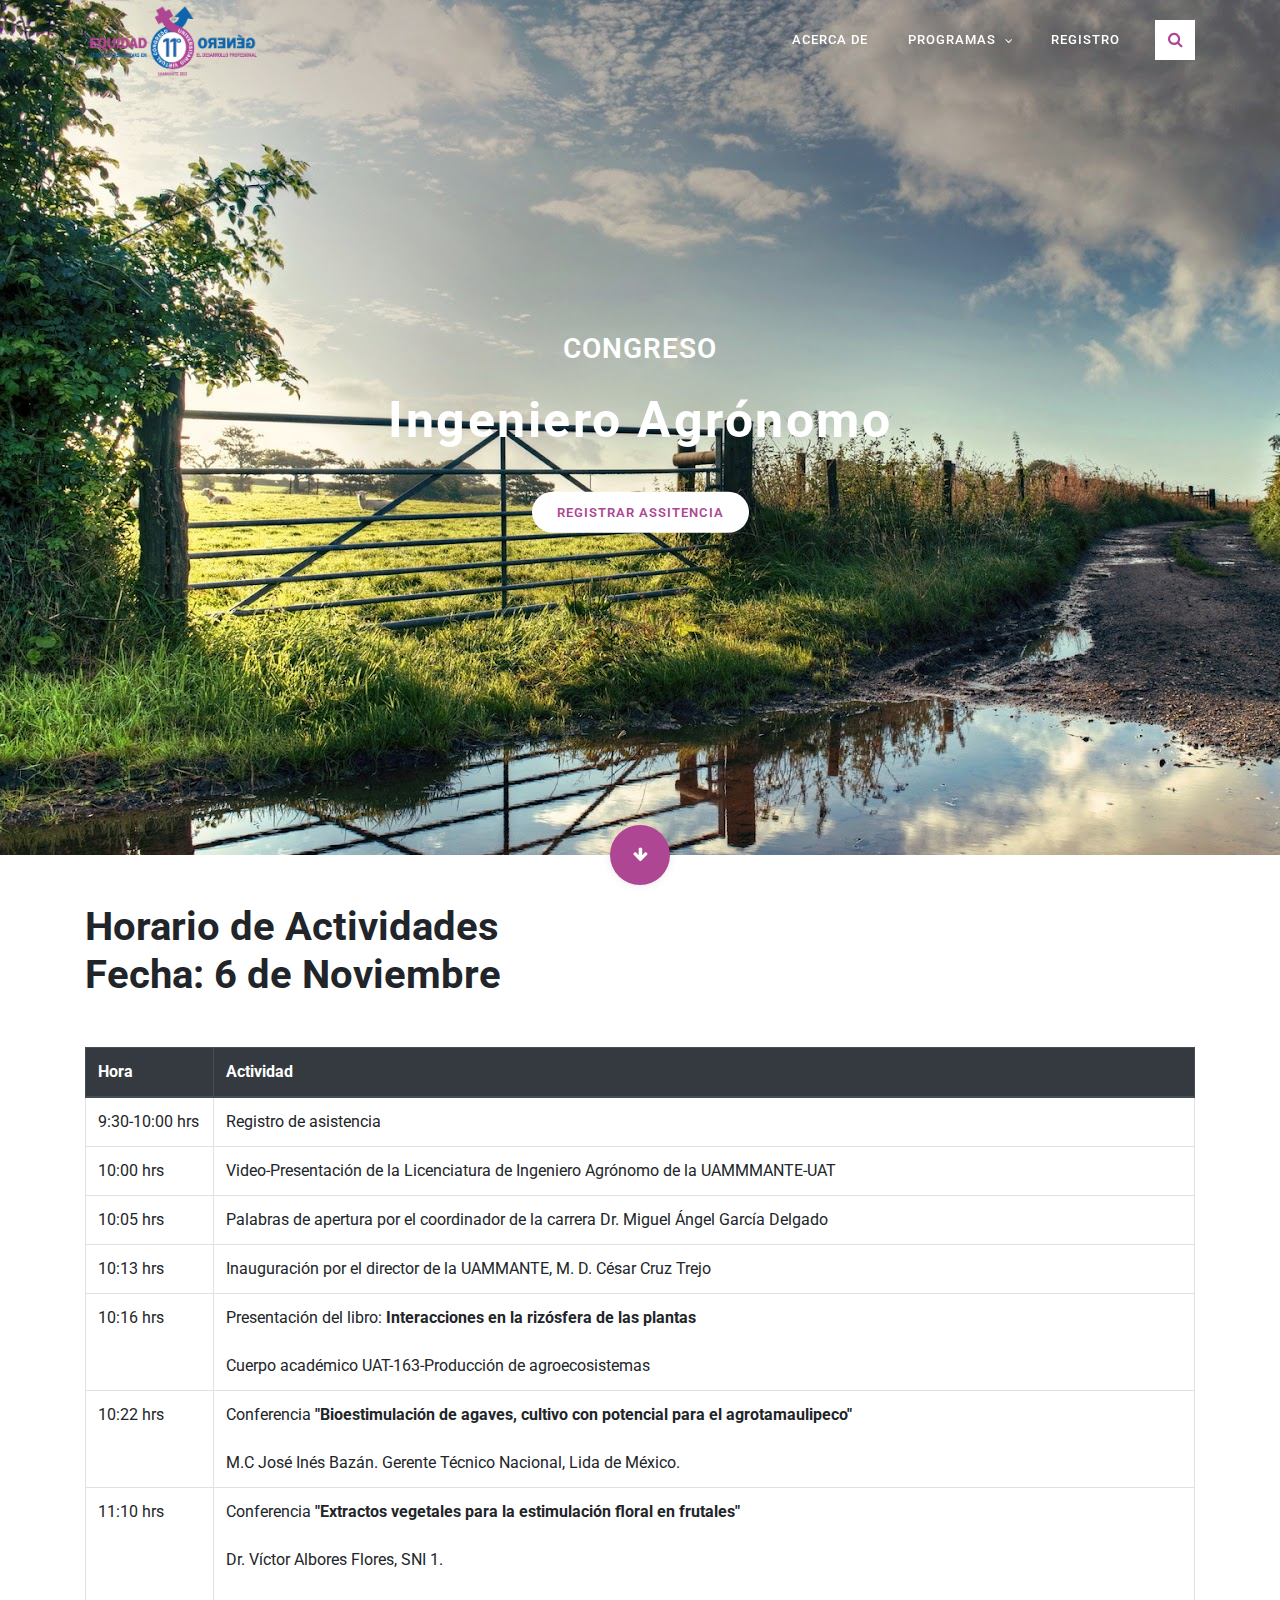
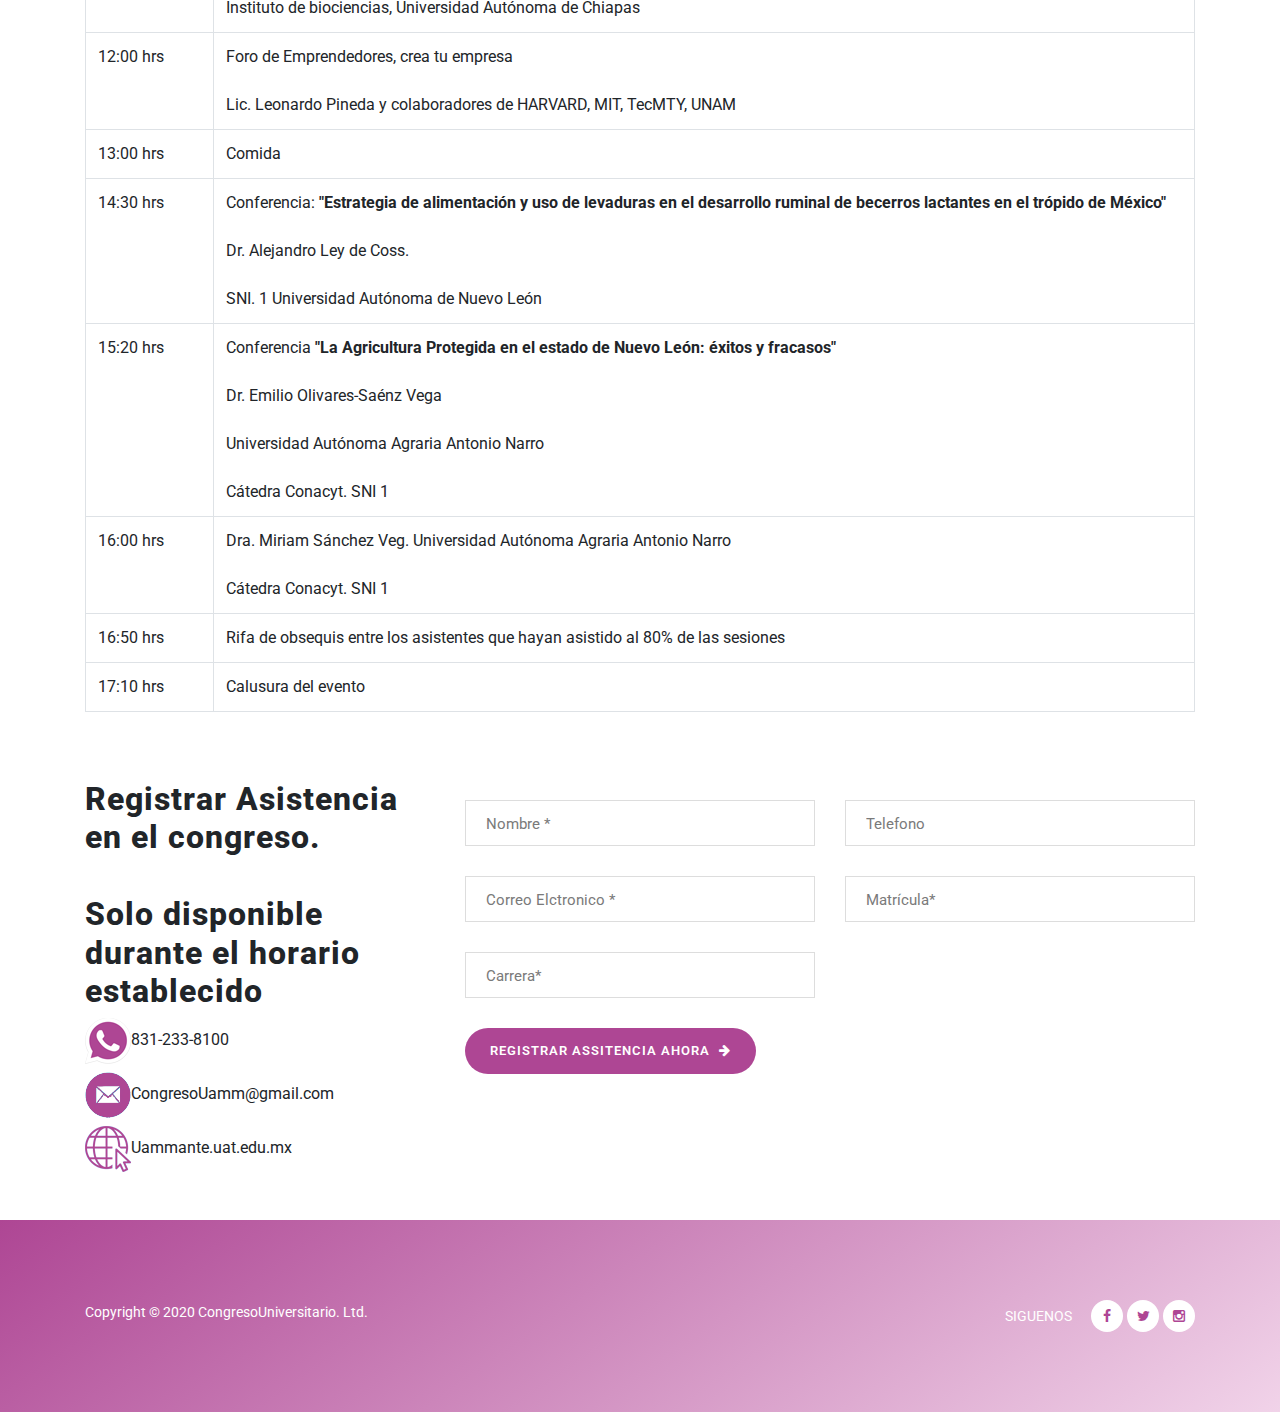
==== commit 73278d4f: "Scripts Improved" ====
--- a/agronomos.html
+++ b/agronomos.html
@@ -96,6 +96,7 @@
 
     <section class="mt-5 container" id="horario">
       <h1 class="font-weight-bolder">Horario de Actividades</h1>
+      <h1 id="dateOfActivity" class="font-weight-bolder">Fecha: 6 de Noviembre</h1>
       <table class="table table-hover table-bordered mt-5">
         <thead class="thead-dark">
           <tr>
